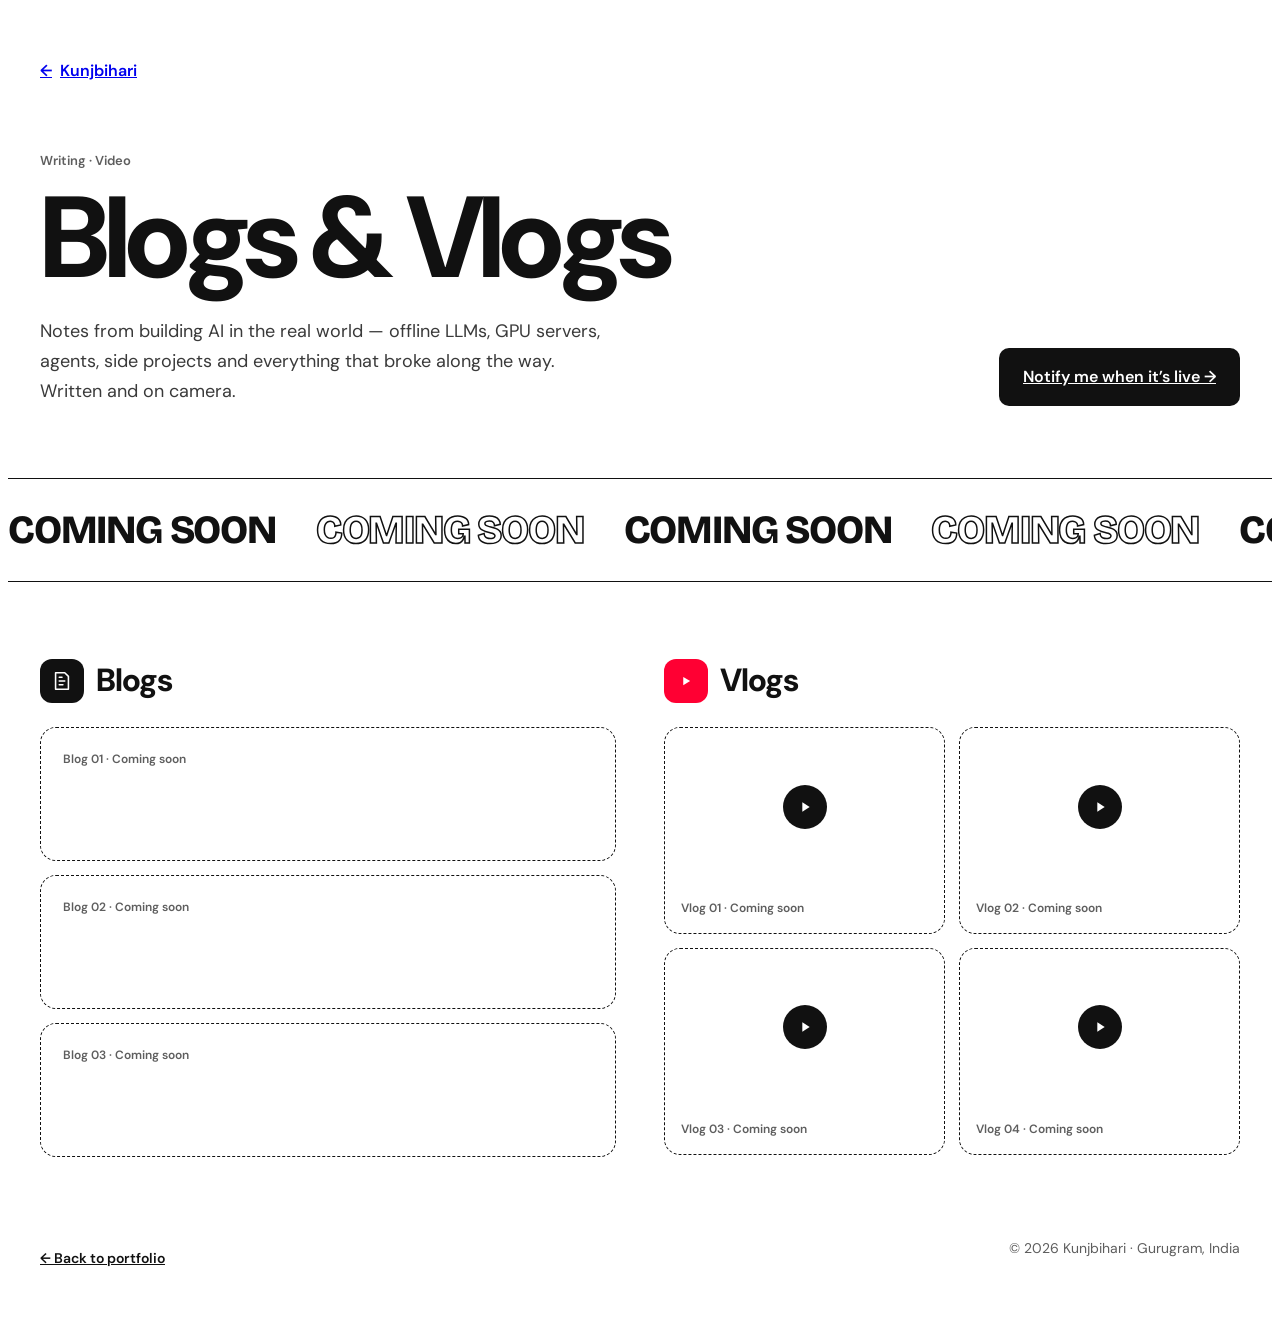
==== blogs.html @ 1f894616 "Add files via upload" ====
<!doctype html>
<html lang="en">
<head>
<meta charset="utf-8">
<title>Blogs &amp; Vlogs — Kunjbihari</title>
<meta name="viewport" content="width=device-width, initial-scale=1">
<meta name="description" content="Blogs and vlogs by Kunjbihari — notes from building AI in the real world. Coming soon.">
<link rel="icon" href="data:image/svg+xml,%3Csvg xmlns=%27http://www.w3.org/2000/svg%27 viewBox=%270 0 64 64%27%3E%3Crect width=%2764%27 height=%2764%27 rx=%2716%27 fill=%27%23111111%27/%3E%3Ctext x=%2732%27 y=%2742%27 font-family=%27Arial%27 font-size=%2728%27 font-weight=%27700%27 fill=%27white%27 text-anchor=%27middle%27%3EKB%3C/text%3E%3C/svg%3E">
<link rel="preconnect" href="https://fonts.googleapis.com">
<link href="https://fonts.googleapis.com/css2?family=Bricolage+Grotesque:opsz,wght@12..96,600;12..96,700;12..96,800&family=DM+Sans:opsz,wght@9..40,400;9..40,500;9..40,600&family=JetBrains+Mono:wght@500;600&display=swap" rel="stylesheet">
<link rel="stylesheet" href="css/blogs.css">
</head>
<body>
<div style="background:#FFFFFF;color:#111111;font-family:'DM Sans',system-ui,sans-serif;font-size:16px;line-height:1.65;overflow:hidden">
<div style="max-width:1200px;margin:0 auto;padding:40px 32px 0">

<a class="back" href="index.html" style="display:inline-flex;align-items:center;gap:8px;padding:10px 0;font-weight:600"><span class="ar">←</span> Kunjbihari</a>

<header style="margin-top:56px;display:flex;flex-wrap:wrap;gap:24px;align-items:flex-end;justify-content:space-between">
<div style="flex:999 1 560px;min-width:0">
<p class="mono" style="margin:0;font-size:13px;font-weight:600;color:#5E5E5E">Writing · Video</p>
<h1 style="margin:12px 0 0;font-size:clamp(56px,9vw,128px);font-weight:800;letter-spacing:-.05em;line-height:.95">Blogs &amp; Vlogs</h1>
<p style="margin:24px 0 0;max-width:560px;font-size:18px;color:#3A3A3A">Notes from building AI in the real world — offline LLMs, GPU servers, agents, side projects and everything that broke along the way. Written and on camera.</p>
</div>
<a href="mailto:Kunj07382@gmail.com?subject=Notify%20me%20about%20new%20posts" style="padding:16px 24px;background:#111111;color:#FFFFFF;border-radius:10px;font-weight:600">Notify me when it’s live →</a>
</header>
</div>

<!-- coming soon band -->
<div aria-hidden="true" style="margin-top:72px;border-top:1.5px solid #111111;border-bottom:1.5px solid #111111;overflow:hidden">
<div class="mq" style="display:flex;width:max-content;gap:40px;padding:18px 0;font-family:'Bricolage Grotesque',sans-serif;font-size:40px;font-weight:800;letter-spacing:-.03em;white-space:nowrap">
<span>COMING SOON</span><span style="color:transparent;-webkit-text-stroke:1.5px #111111">COMING SOON</span><span>COMING SOON</span><span style="color:transparent;-webkit-text-stroke:1.5px #111111">COMING SOON</span><span>COMING SOON</span><span style="color:transparent;-webkit-text-stroke:1.5px #111111">COMING SOON</span>
<span>COMING SOON</span><span style="color:transparent;-webkit-text-stroke:1.5px #111111">COMING SOON</span><span>COMING SOON</span><span style="color:transparent;-webkit-text-stroke:1.5px #111111">COMING SOON</span><span>COMING SOON</span><span style="color:transparent;-webkit-text-stroke:1.5px #111111">COMING SOON</span>
</div>
</div>

<div style="max-width:1200px;margin:0 auto;padding:72px 32px 80px;display:grid;grid-template-columns:repeat(auto-fit,minmax(min(100%,460px),1fr));gap:48px">

<!-- BLOGS -->
<section>
<div style="display:flex;align-items:center;gap:12px;margin-bottom:20px">
<span style="width:44px;height:44px;border-radius:12px;background:#111111;display:flex;align-items:center;justify-content:center"><svg width="22" height="22" viewBox="0 0 24 24" fill="none" stroke="#FFFFFF" stroke-width="1.7" stroke-linecap="round" stroke-linejoin="round" aria-hidden="true"><path d="M5 3h10l4 4v14H5z"/><path d="M9 12h6M9 16h4M9 8h3"/></svg></span>
<h2 style="margin:0;font-size:32px;font-weight:800;letter-spacing:-.03em">Blogs</h2>
</div>
<div style="display:flex;flex-direction:column;gap:14px">
<div class="cs" style="padding:22px;border:1.5px dashed #111111;border-radius:16px;background:#FFFFFF"><p class="mono" style="margin:0;font-size:12px;font-weight:600;color:#5E5E5E">Blog 01 · Coming soon</p><div class="sk" style="margin-top:14px;height:16px;width:78%;border-radius:6px"></div><div class="sk" style="margin-top:10px;height:10px;width:92%;border-radius:6px"></div><div class="sk" style="margin-top:8px;height:10px;width:60%;border-radius:6px"></div></div>
<div class="cs" style="padding:22px;border:1.5px dashed #111111;border-radius:16px;background:#FFFFFF"><p class="mono" style="margin:0;font-size:12px;font-weight:600;color:#5E5E5E">Blog 02 · Coming soon</p><div class="sk" style="margin-top:14px;height:16px;width:64%;border-radius:6px"></div><div class="sk" style="margin-top:10px;height:10px;width:88%;border-radius:6px"></div><div class="sk" style="margin-top:8px;height:10px;width:52%;border-radius:6px"></div></div>
<div class="cs" style="padding:22px;border:1.5px dashed #111111;border-radius:16px;background:#FFFFFF"><p class="mono" style="margin:0;font-size:12px;font-weight:600;color:#5E5E5E">Blog 03 · Coming soon</p><div class="sk" style="margin-top:14px;height:16px;width:72%;border-radius:6px"></div><div class="sk" style="margin-top:10px;height:10px;width:84%;border-radius:6px"></div><div class="sk" style="margin-top:8px;height:10px;width:46%;border-radius:6px"></div></div>
</div>
</section>

<!-- VLOGS -->
<section>
<div style="display:flex;align-items:center;gap:12px;margin-bottom:20px">
<span style="width:44px;height:44px;border-radius:12px;background:#FF0033;display:flex;align-items:center;justify-content:center"><svg width="22" height="22" viewBox="0 0 24 24" fill="none" aria-hidden="true"><path d="M9 7.5v9l7.5-4.5z" fill="#FFFFFF"/></svg></span>
<h2 style="margin:0;font-size:32px;font-weight:800;letter-spacing:-.03em">Vlogs</h2>
</div>
<div style="display:grid;grid-template-columns:repeat(auto-fit,minmax(min(100%,200px),1fr));gap:14px">
<div class="cs" style="border:1.5px dashed #111111;border-radius:16px;overflow:hidden;background:#FFFFFF"><div class="sk" style="aspect-ratio:16/9;display:flex;align-items:center;justify-content:center"><span style="width:44px;height:44px;border-radius:50%;background:#111111;display:flex;align-items:center;justify-content:center"><svg width="16" height="16" viewBox="0 0 24 24" aria-hidden="true"><path d="M8 5v14l11-7z" fill="#FFFFFF"/></svg></span></div><p class="mono" style="margin:0;padding:14px 16px;font-size:12px;font-weight:600;color:#5E5E5E">Vlog 01 · Coming soon</p></div>
<div class="cs" style="border:1.5px dashed #111111;border-radius:16px;overflow:hidden;background:#FFFFFF"><div class="sk" style="aspect-ratio:16/9;display:flex;align-items:center;justify-content:center"><span style="width:44px;height:44px;border-radius:50%;background:#111111;display:flex;align-items:center;justify-content:center"><svg width="16" height="16" viewBox="0 0 24 24" aria-hidden="true"><path d="M8 5v14l11-7z" fill="#FFFFFF"/></svg></span></div><p class="mono" style="margin:0;padding:14px 16px;font-size:12px;font-weight:600;color:#5E5E5E">Vlog 02 · Coming soon</p></div>
<div class="cs" style="border:1.5px dashed #111111;border-radius:16px;overflow:hidden;background:#FFFFFF"><div class="sk" style="aspect-ratio:16/9;display:flex;align-items:center;justify-content:center"><span style="width:44px;height:44px;border-radius:50%;background:#111111;display:flex;align-items:center;justify-content:center"><svg width="16" height="16" viewBox="0 0 24 24" aria-hidden="true"><path d="M8 5v14l11-7z" fill="#FFFFFF"/></svg></span></div><p class="mono" style="margin:0;padding:14px 16px;font-size:12px;font-weight:600;color:#5E5E5E">Vlog 03 · Coming soon</p></div>
<div class="cs" style="border:1.5px dashed #111111;border-radius:16px;overflow:hidden;background:#FFFFFF"><div class="sk" style="aspect-ratio:16/9;display:flex;align-items:center;justify-content:center"><span style="width:44px;height:44px;border-radius:50%;background:#111111;display:flex;align-items:center;justify-content:center"><svg width="16" height="16" viewBox="0 0 24 24" aria-hidden="true"><path d="M8 5v14l11-7z" fill="#FFFFFF"/></svg></span></div><p class="mono" style="margin:0;padding:14px 16px;font-size:12px;font-weight:600;color:#5E5E5E">Vlog 04 · Coming soon</p></div>
</div>
</section>
</div>

<footer style="max-width:1200px;margin:0 auto;padding:0 32px 48px;display:flex;flex-wrap:wrap;gap:12px;justify-content:space-between;font-size:14px;color:#5E5E5E">
<a class="back" href="index.html" style="padding:10px 0;font-weight:600;color:#111111"><span class="ar">←</span> Back to portfolio</a><span>© 2026 Kunjbihari · Gurugram, India</span>
</footer>
</div>
</body>
</html>
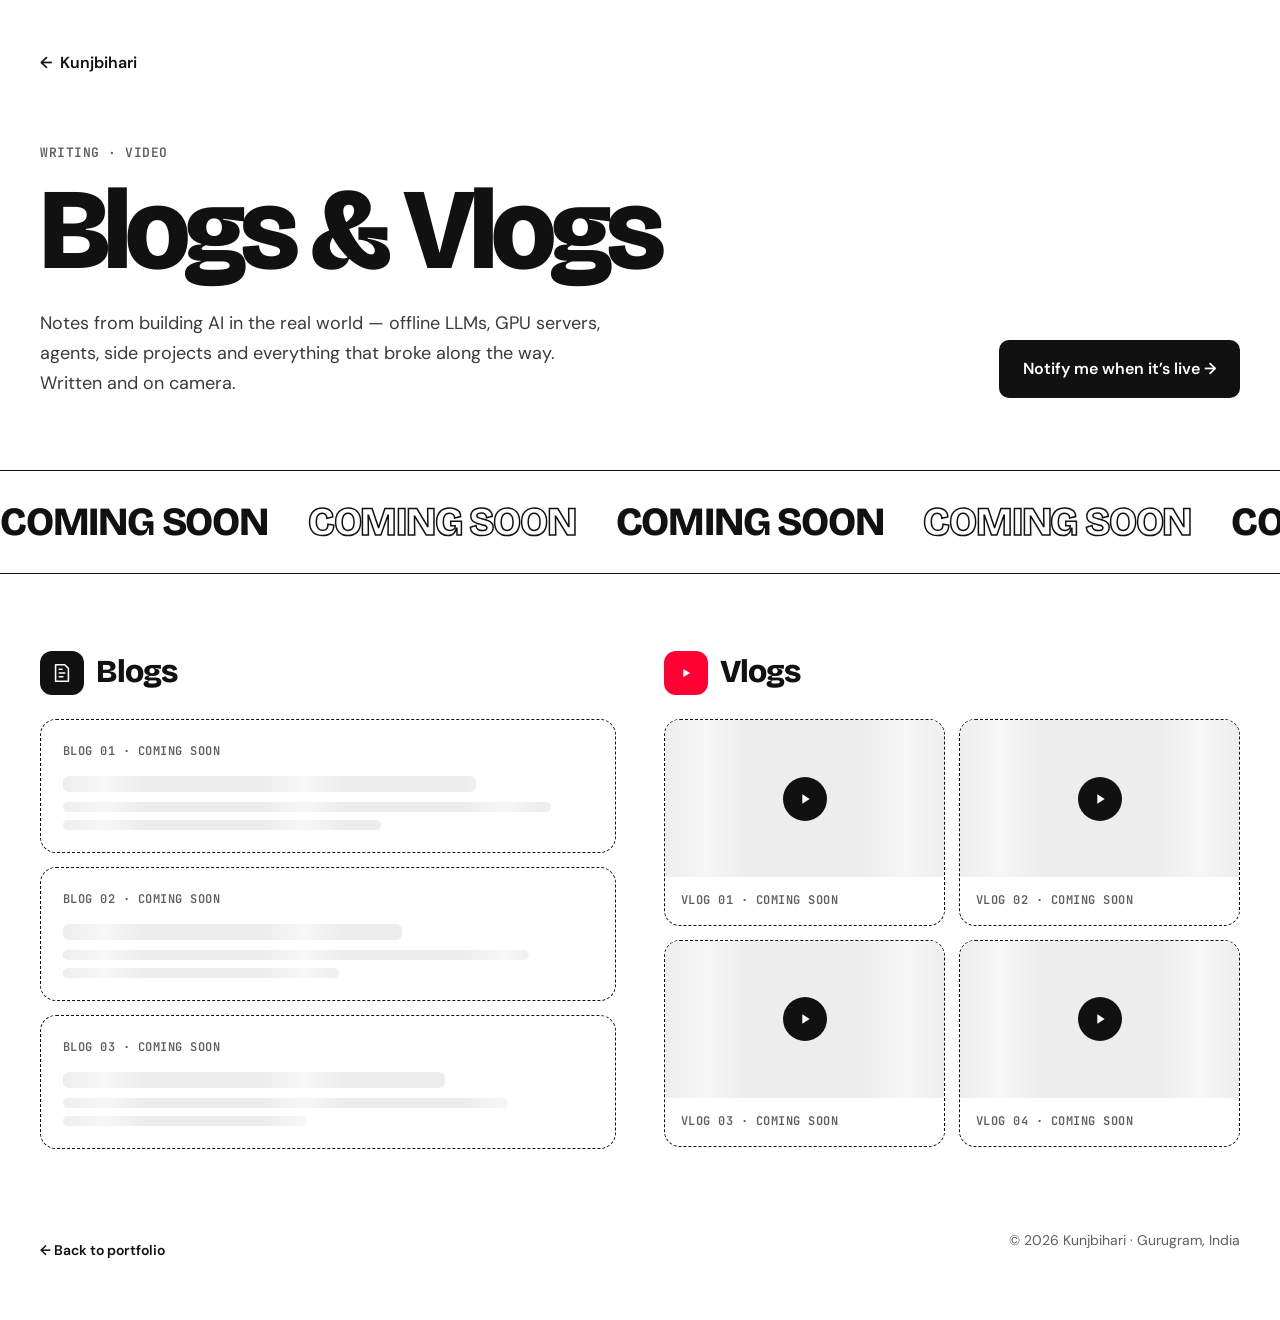
==== commit a01c010d: "Add files via upload" ====
--- a/blogs.html
+++ b/blogs.html
@@ -8,7 +8,7 @@
 <link rel="icon" href="data:image/svg+xml,%3Csvg xmlns=%27http://www.w3.org/2000/svg%27 viewBox=%270 0 64 64%27%3E%3Crect width=%2764%27 height=%2764%27 rx=%2716%27 fill=%27%23111111%27/%3E%3Ctext x=%2732%27 y=%2742%27 font-family=%27Arial%27 font-size=%2728%27 font-weight=%27700%27 fill=%27white%27 text-anchor=%27middle%27%3EKB%3C/text%3E%3C/svg%3E">
 <link rel="preconnect" href="https://fonts.googleapis.com">
 <link href="https://fonts.googleapis.com/css2?family=Bricolage+Grotesque:opsz,wght@12..96,600;12..96,700;12..96,800&family=DM+Sans:opsz,wght@9..40,400;9..40,500;9..40,600&family=JetBrains+Mono:wght@500;600&display=swap" rel="stylesheet">
-<link rel="stylesheet" href="css/blogs.css">
+<link rel="stylesheet" href="blogs.css">
 </head>
 <body>
 <div style="background:#FFFFFF;color:#111111;font-family:'DM Sans',system-ui,sans-serif;font-size:16px;line-height:1.65;overflow:hidden">
--- a/blogs.css
+++ b/blogs.css
@@ -0,0 +1,11 @@
+html{scroll-behavior:smooth}
+body{margin:0;background:#FFFFFF}
+a{color:#111111;text-decoration:none}
+h1,h2,h3{font-family:'Bricolage Grotesque','DM Sans',sans-serif}
+.mono{font-family:'JetBrains Mono',ui-monospace,monospace;letter-spacing:.04em;text-transform:uppercase}
+.cs{transition:transform .35s cubic-bezier(.3,1.4,.5,1),box-shadow .35s}.cs:hover{transform:translateY(-6px) rotate(-1deg);box-shadow:6px 6px 0 #111111}
+@keyframes sh{0%{background-position:-200px 0}100%{background-position:200px 0}}
+.sk{background:linear-gradient(90deg,#EDEDED 0,#F7F7F7 40px,#EDEDED 80px) #EDEDED;background-size:200px 100%;animation:sh 1.6s linear infinite}
+@keyframes slide{to{transform:translateX(-50%)}}.mq{animation:slide 24s linear infinite}
+.back:hover .ar{transform:translateX(-5px)}.back .ar{display:inline-block;transition:transform .3s}
+@media (prefers-reduced-motion:reduce){*{animation:none!important;transition:none!important}}
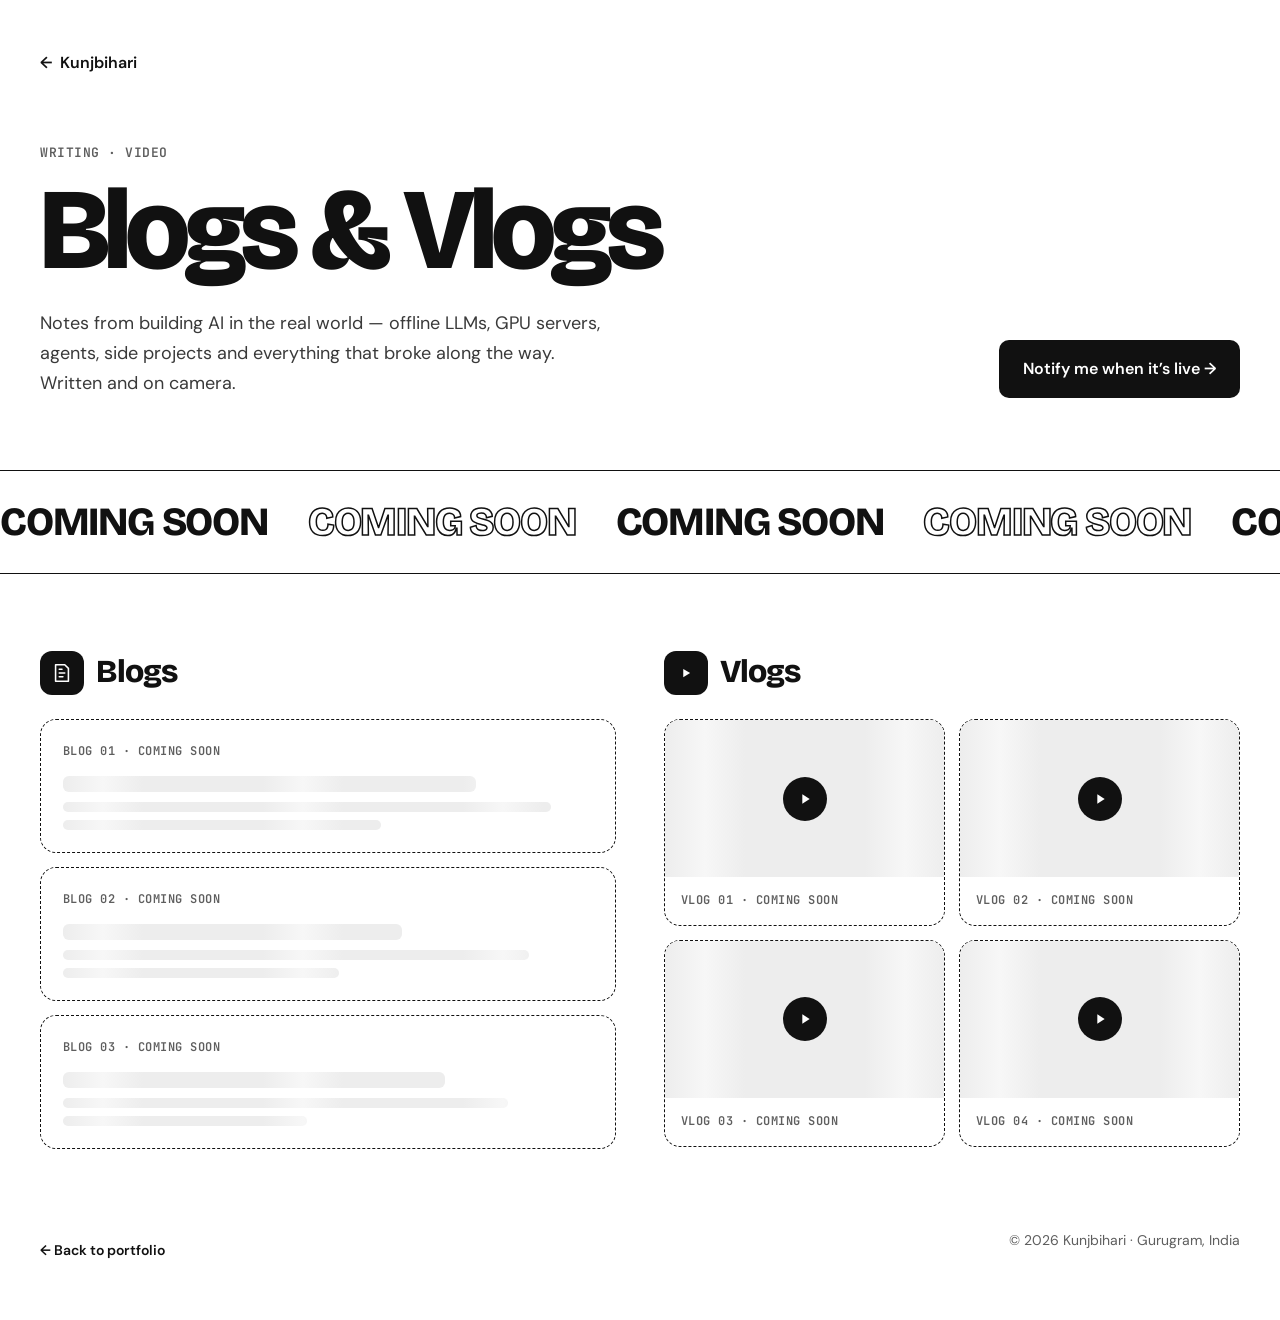
==== commit b1888255: "Add files via upload" ====
--- a/blogs.html
+++ b/blogs.html
@@ -52,7 +52,7 @@
 <!-- VLOGS -->
 <section>
 <div style="display:flex;align-items:center;gap:12px;margin-bottom:20px">
-<span style="width:44px;height:44px;border-radius:12px;background:#FF0033;display:flex;align-items:center;justify-content:center"><svg width="22" height="22" viewBox="0 0 24 24" fill="none" aria-hidden="true"><path d="M9 7.5v9l7.5-4.5z" fill="#FFFFFF"/></svg></span>
+<span style="width:44px;height:44px;border-radius:12px;background:#111111;display:flex;align-items:center;justify-content:center"><svg width="22" height="22" viewBox="0 0 24 24" fill="none" aria-hidden="true"><path d="M9 7.5v9l7.5-4.5z" fill="#FFFFFF"/></svg></span>
 <h2 style="margin:0;font-size:32px;font-weight:800;letter-spacing:-.03em">Vlogs</h2>
 </div>
 <div style="display:grid;grid-template-columns:repeat(auto-fit,minmax(min(100%,200px),1fr));gap:14px">
